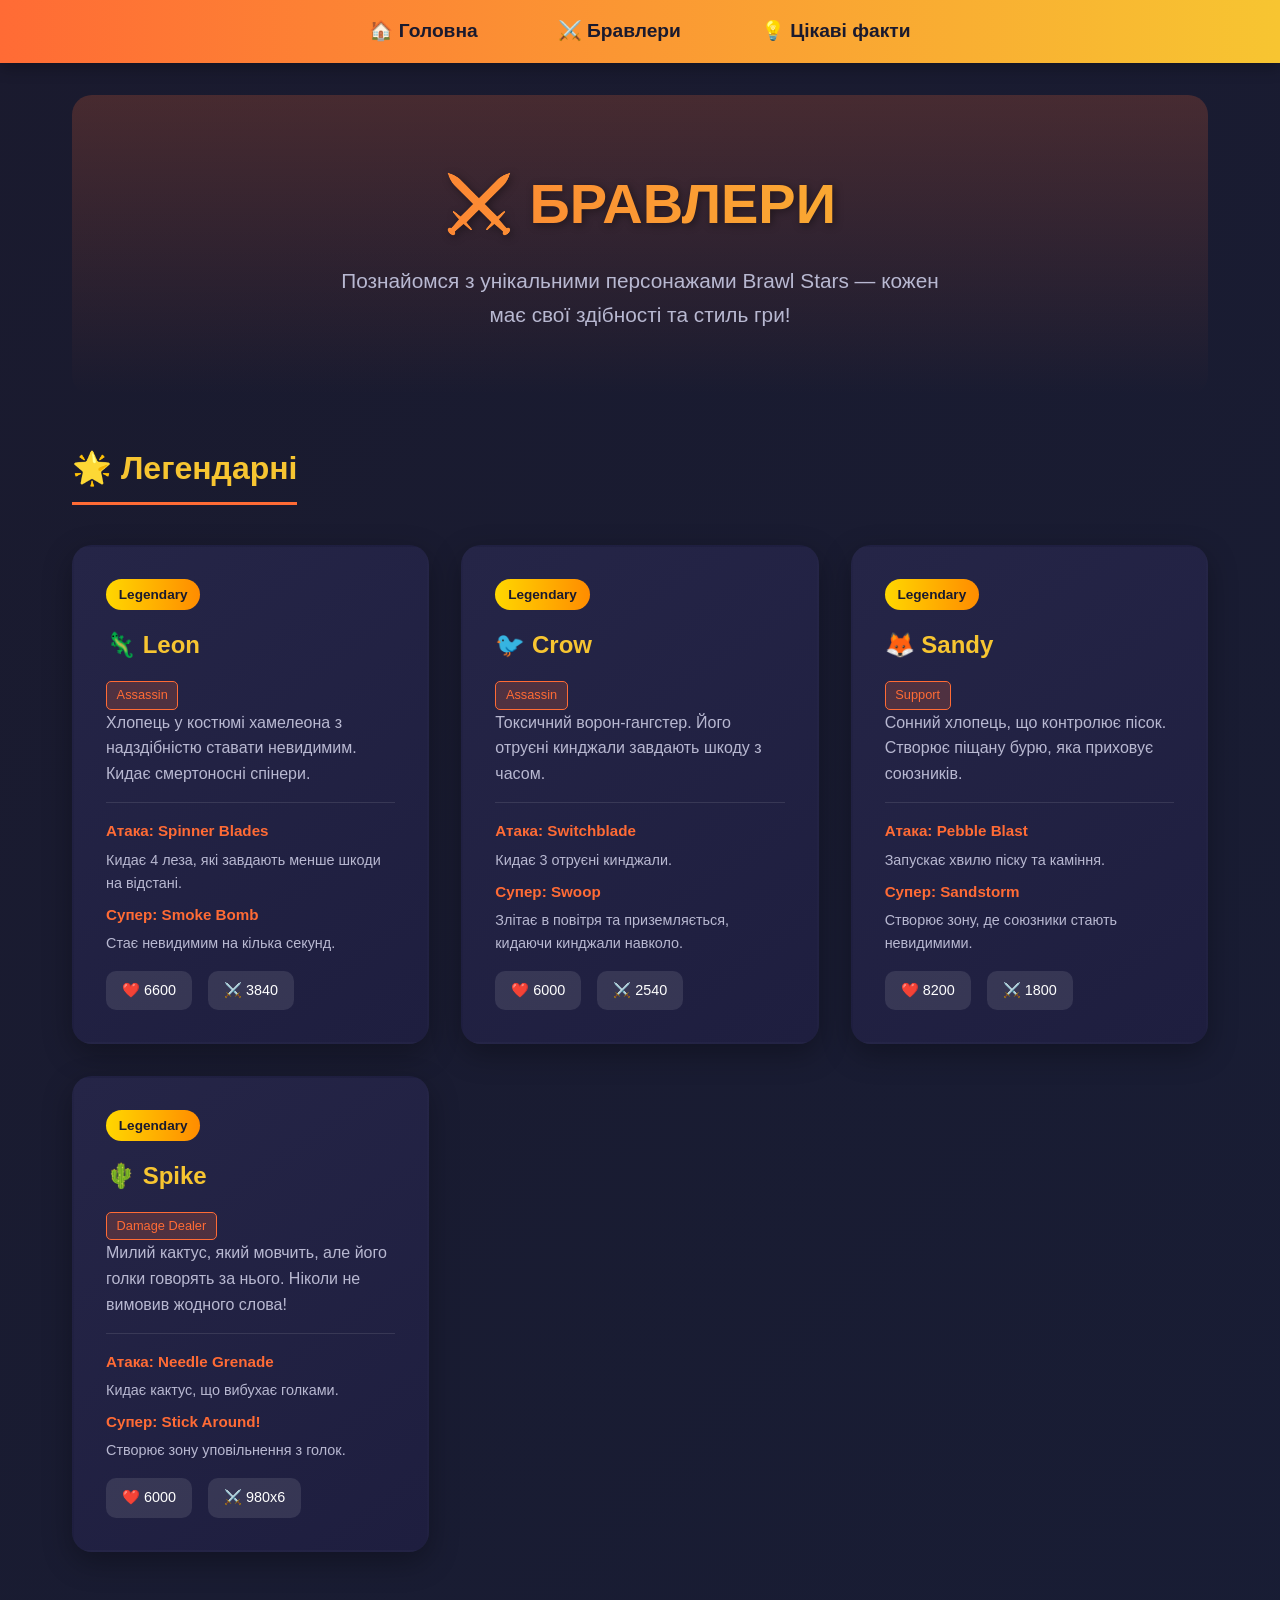
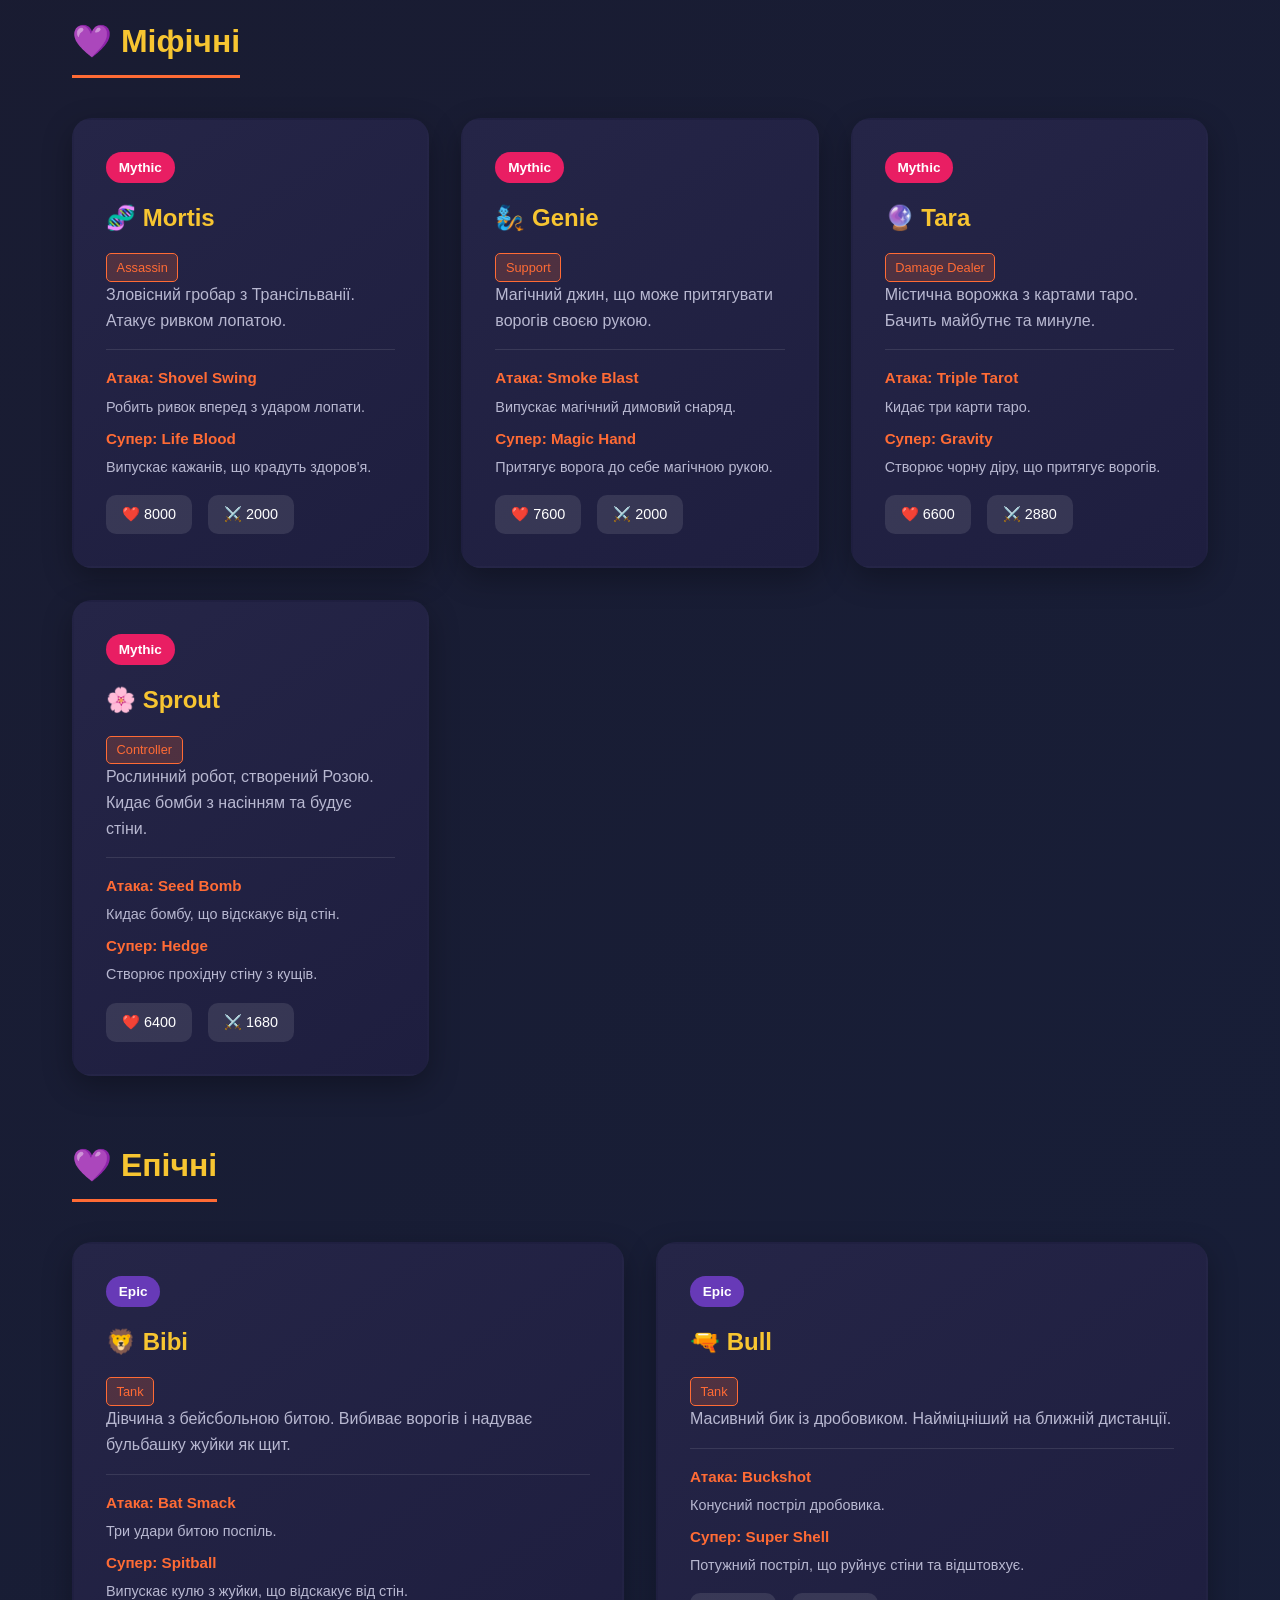
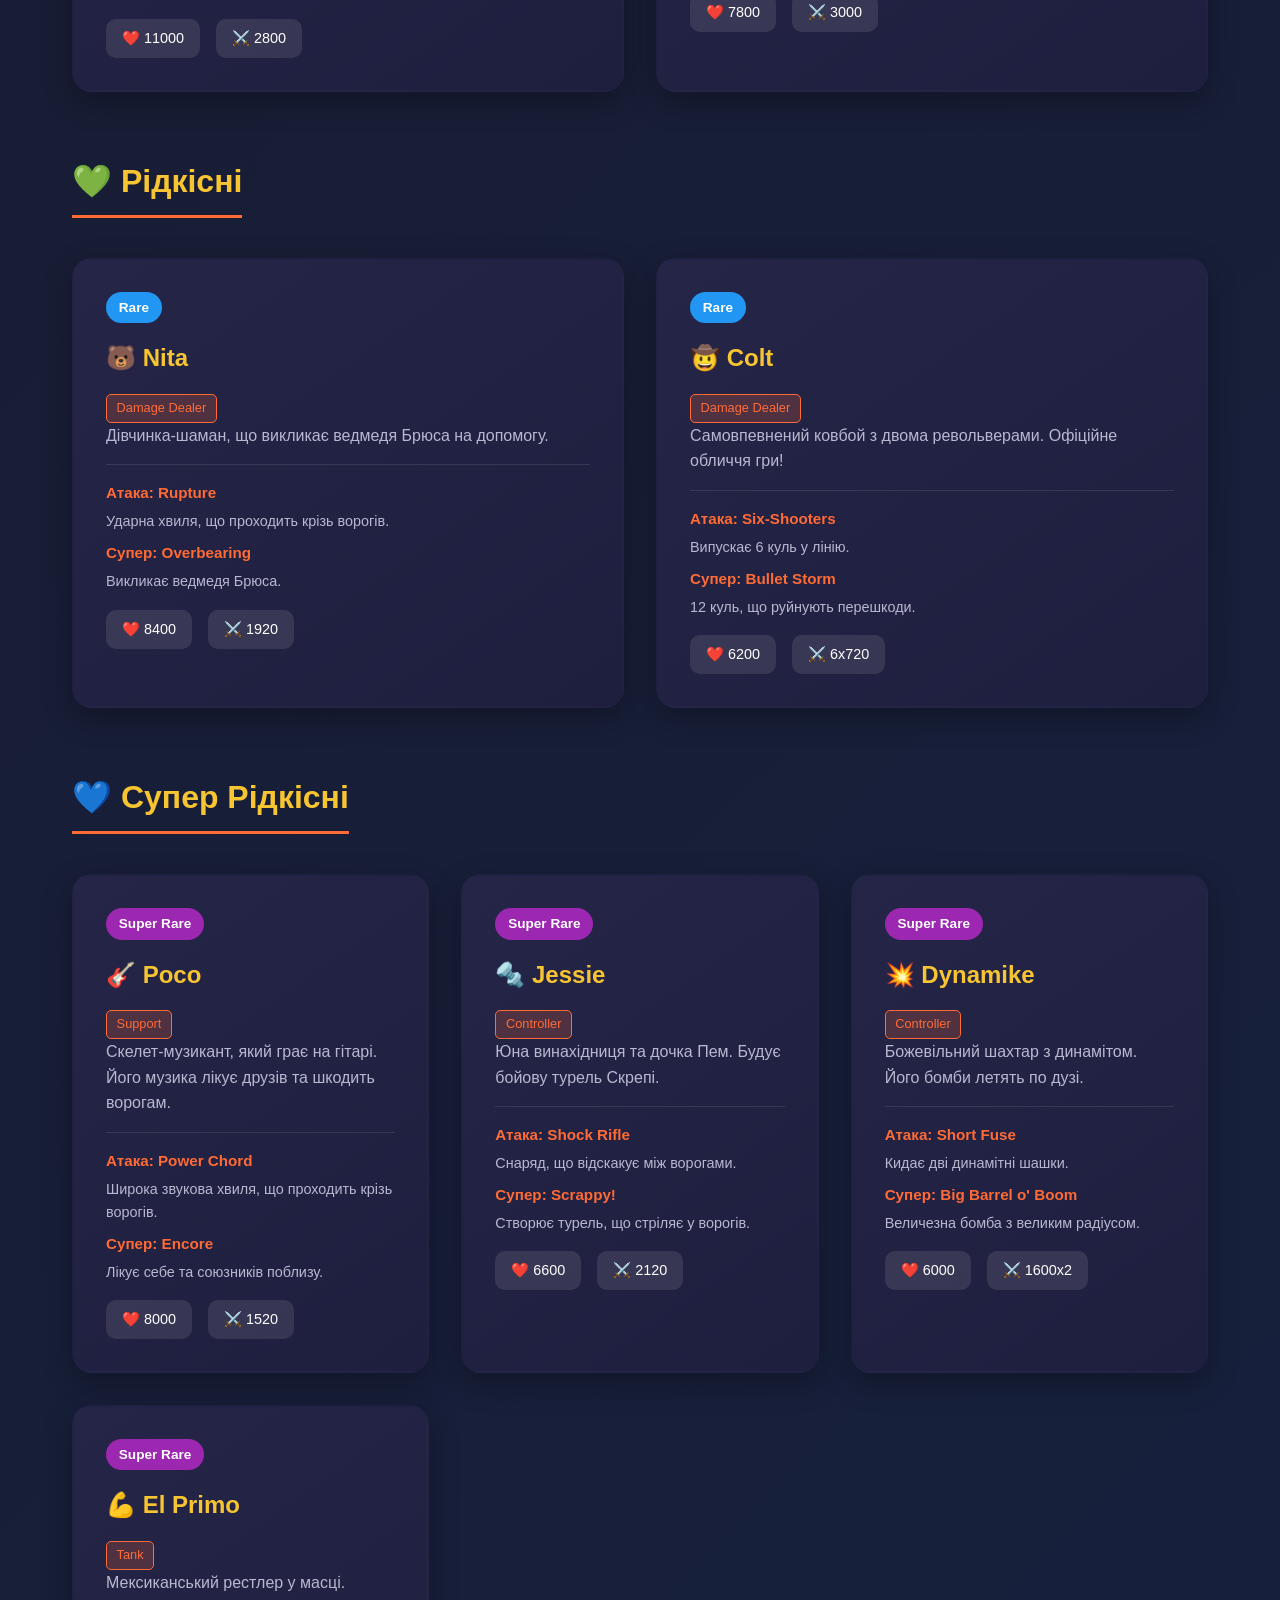
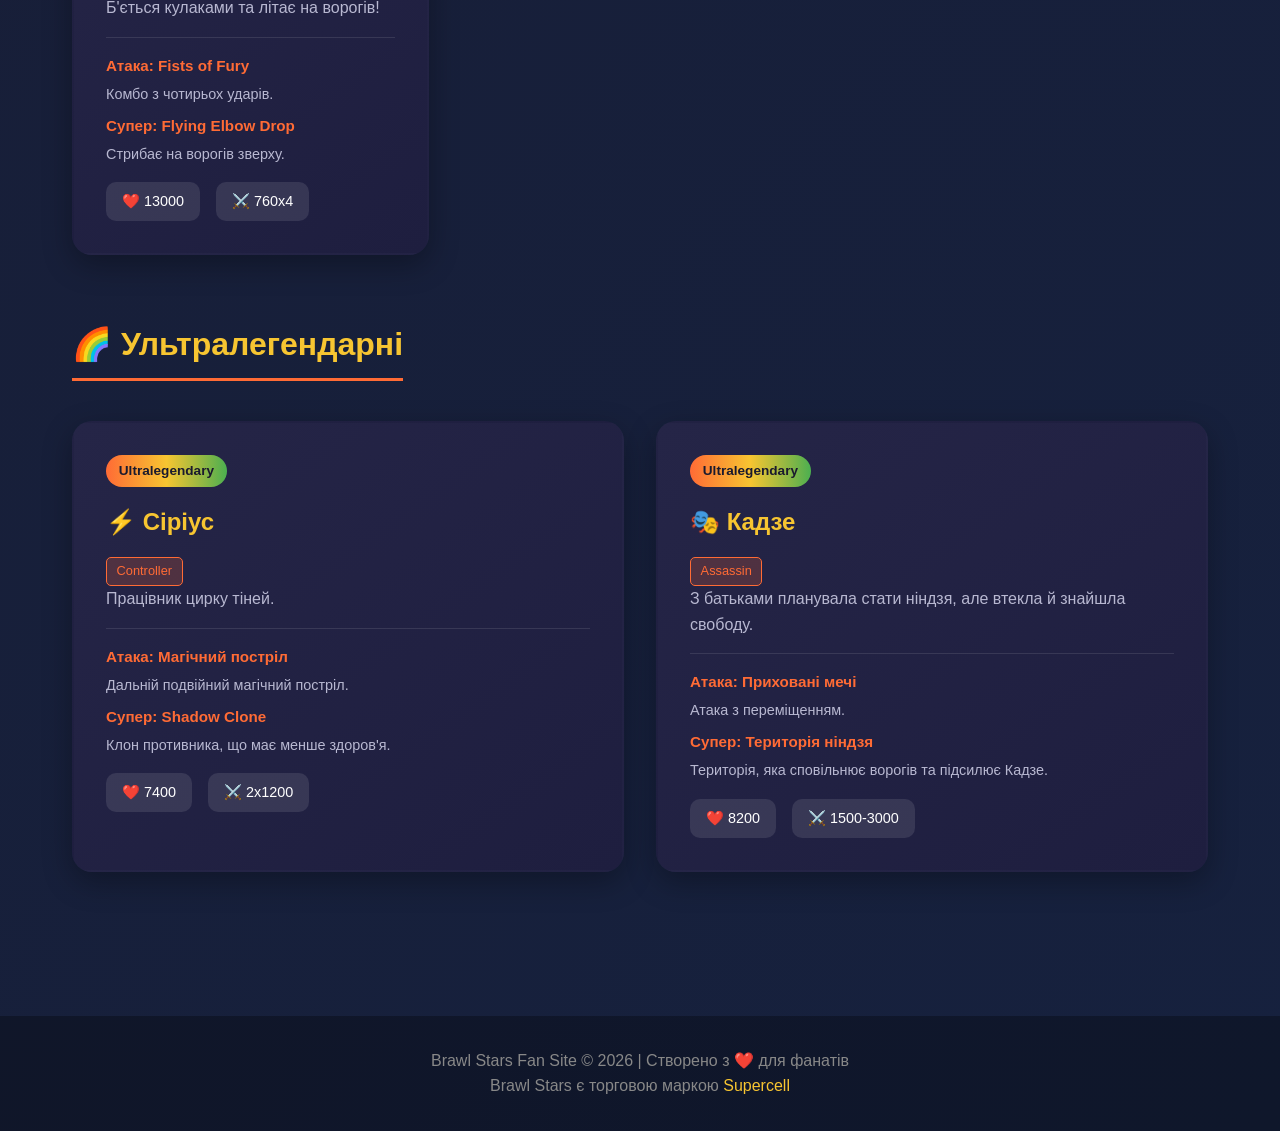
==== brawlers.html @ df92137f "Update48" ====
<!DOCTYPE html>
<html lang="uk">
 
<head>
    <meta charset="UTF-8">
    <meta name="viewport" content="width=device-width, initial-scale=1.0">
    <title>Brawl Stars — Бравлери</title>
    <link rel="stylesheet" href="style.css">
</head>
 
<body>
    <nav>
        <ul>
            <li><a href="index.html">🏠 Головна</a></li>
            <li><a href="brawlers.html">⚔️ Бравлери</a></li>
            <li><a href="facts.html">💡 Цікаві факти</a></li>
        </ul>
    </nav>
    <div class="container">
        <section class="hero">
            <h1>⚔️ БРАВЛЕРИ</h1>
            <p>Познайомся з унікальними персонажами Brawl Stars — кожен має свої здібності та стиль гри!</p>
        </section>
 
        <!-- Легендарні -->
        <section>
            <h2>🌟 Легендарні</h2>
            <div class="cards-grid">
                <div class="card">
                    <span class="rarity rarity-legendary">Legendary</span>
                    <h3>🦎 Leon</h3>
                    <span class="class-tag">Assassin</span>
                    <p>Хлопець у костюмі хамелеона з надздібністю ставати невидимим. Кидає смертоносні спінери.</p>
                    <div class="abilities">
                        <h4>Атака: Spinner Blades</h4>
                        <p>Кидає 4 леза, які завдають менше шкоди на відстані.</p>
                        <h4>Супер: Smoke Bomb</h4>
                        <p>Стає невидимим на кілька секунд.</p>
                    </div>
                    <div class="stats">
                        <div class="stat">❤️ 6600</div>
                        <div class="stat">⚔️ 3840</div>
                    </div>
                </div>
                <div class="card">
                    <span class="rarity rarity-legendary">Legendary</span>
                    <h3>🐦 Crow</h3>
                    <span class="class-tag">Assassin</span>
                    <p>Токсичний ворон-гангстер. Його отруєні кинджали завдають шкоду з часом.</p>
                    <div class="abilities">
                        <h4>Атака: Switchblade</h4>
                        <p>Кидає 3 отруєні кинджали.</p>
                        <h4>Супер: Swoop</h4>
                        <p>Злітає в повітря та приземляється, кидаючи кинджали навколо.</p>
                    </div>
                    <div class="stats">
                        <div class="stat">❤️ 6000</div>
                        <div class="stat">⚔️ 2540</div>
                    </div>
                </div>
                <div class="card">
                    <span class="rarity rarity-legendary">Legendary</span>
                    <h3>🦊 Sandy</h3>
                    <span class="class-tag">Support</span>
                    <p>Сонний хлопець, що контролює пісок. Створює піщану бурю, яка приховує союзників.</p>
                    <div class="abilities">
                        <h4>Атака: Pebble Blast</h4>
                        <p>Запускає хвилю піску та каміння.</p>
                        <h4>Супер: Sandstorm</h4>
                        <p>Створює зону, де союзники стають невидимими.</p>
                    </div>
                    <div class="stats">
                        <div class="stat">❤️ 8200</div>
                        <div class="stat">⚔️ 1800</div>
                    </div>
                </div>
                <div class="card">
                    <span class="rarity rarity-legendary">Legendary</span>
                    <h3>🌵 Spike</h3>
                    <span class="class-tag">Damage Dealer</span>
                    <p>Милий кактус, який мовчить, але його голки говорять за нього. Ніколи не вимовив жодного слова!</p>
                    <div class="abilities">
                        <h4>Атака: Needle Grenade</h4>
                        <p>Кидає кактус, що вибухає голками.</p>
                        <h4>Супер: Stick Around!</h4>
                        <p>Створює зону уповільнення з голок.</p>
                    </div>
                    <div class="stats">
                        <div class="stat">❤️ 6000</div>
                        <div class="stat">⚔️ 980x6</div>
                    </div>
                </div>
            </div>
        </section>
 
        <!-- Міфічні -->
        <section>
            <h2>💜 Міфічні</h2>
            <div class="cards-grid">
                <div class="card">
                    <span class="rarity rarity-mythic">Mythic</span>
                    <h3>🧬 Mortis</h3>
                    <span class="class-tag">Assassin</span>
                    <p>Зловісний гробар з Трансільванії. Атакує ривком лопатою.</p>
                    <div class="abilities">
                        <h4>Атака: Shovel Swing</h4>
                        <p>Робить ривок вперед з ударом лопати.</p>
                        <h4>Супер: Life Blood</h4>
                        <p>Випускає кажанів, що крадуть здоров'я.</p>
                    </div>
                    <div class="stats">
                        <div class="stat">❤️ 8000</div>
                        <div class="stat">⚔️ 2000</div>
                    </div>
                </div>
                <div class="card">
                    <span class="rarity rarity-mythic">Mythic</span>
                    <h3>🧞 Genie</h3>
                    <span class="class-tag">Support</span>
                    <p>Магічний джин, що може притягувати ворогів своєю рукою.</p>
                    <div class="abilities">
                        <h4>Атака: Smoke Blast</h4>
                        <p>Випускає магічний димовий снаряд.</p>
                        <h4>Супер: Magic Hand</h4>
                        <p>Притягує ворога до себе магічною рукою.</p>
                    </div>
                    <div class="stats">
                        <div class="stat">❤️ 7600</div>
                        <div class="stat">⚔️ 2000</div>
                    </div>
                </div>
                <div class="card">
                    <span class="rarity rarity-mythic">Mythic</span>
                    <h3>🔮 Tara</h3>
                    <span class="class-tag">Damage Dealer</span>
                    <p>Містична ворожка з картами таро. Бачить майбутнє та минуле.</p>
                    <div class="abilities">
                        <h4>Атака: Triple Tarot</h4>
                        <p>Кидає три карти таро.</p>
                        <h4>Супер: Gravity</h4>
                        <p>Створює чорну діру, що притягує ворогів.</p>
                    </div>
                    <div class="stats">
                        <div class="stat">❤️ 6600</div>
                        <div class="stat">⚔️ 2880</div>
                    </div>
                </div>
                <div class="card">
                    <span class="rarity rarity-mythic">Mythic</span>
                    <h3>🌸 Sprout</h3>
                    <span class="class-tag">Controller</span>
                    <p>Рослинний робот, створений Розою. Кидає бомби з насінням та будує стіни.</p>
                    <div class="abilities">
                        <h4>Атака: Seed Bomb</h4>
                        <p>Кидає бомбу, що відскакує від стін.</p>
                        <h4>Супер: Hedge</h4>
                        <p>Створює прохідну стіну з кущів.</p>
                    </div>
                    <div class="stats">
                        <div class="stat">❤️ 6400</div>
                        <div class="stat">⚔️ 1680</div>
                    </div>
                </div>
            </div>
        </section>
 
        <!-- Епічні -->
        <section>
            <h2>💜 Епічні</h2>
            <div class="cards-grid">
                <div class="card">
                    <span class="rarity rarity-epic">Epic</span>
                    <h3>🦁 Bibi</h3>
                    <span class="class-tag">Tank</span>
                    <p>Дівчина з бейсбольною битою. Вибиває ворогів і надуває бульбашку жуйки як щит.</p>
                    <div class="abilities">
                        <h4>Атака: Bat Smack</h4>
                        <p>Три удари битою поспіль.</p>
                        <h4>Супер: Spitball</h4>
                        <p>Випускає кулю з жуйки, що відскакує від стін.</p>
                    </div>
                    <div class="stats">
                        <div class="stat">❤️ 11000</div>
                        <div class="stat">⚔️ 2800</div>
                    </div>
                </div>
                <div class="card">
                    <span class="rarity rarity-epic">Epic</span>
                    <h3>🔫 Bull</h3>
                    <span class="class-tag">Tank</span>
                    <p>Масивний бик із дробовиком. Найміцніший на ближній дистанції.</p>
                    <div class="abilities">
                        <h4>Атака: Buckshot</h4>
                        <p>Конусний постріл дробовика.</p>
                        <h4>Супер: Super Shell</h4>
                        <p>Потужний постріл, що руйнує стіни та відштовхує.</p>
                    </div>
                    <div class="stats">
                        <div class="stat">❤️ 7800</div>
                        <div class="stat">⚔️ 3000</div>
                    </div>
                </div>
            </div>
        </section>
 
        <!-- Рідкісні та Звичайні -->
        <section>
            <h2>💚 Рідкісні</h2>
            <div class="cards-grid">
                <div class="card">
                    <span class="rarity rarity-rare">Rare</span>
                    <h3>🐻 Nita</h3>
                    <span class="class-tag">Damage Dealer</span>
                    <p>Дівчинка-шаман, що викликає ведмедя Брюса на допомогу.</p>
                    <div class="abilities">
                        <h4>Атака: Rupture</h4>
                        <p>Ударна хвиля, що проходить крізь ворогів.</p>
                        <h4>Супер: Overbearing</h4>
                        <p>Викликає ведмедя Брюса.</p>
                    </div>
                    <div class="stats">
                        <div class="stat">❤️ 8400</div>
                        <div class="stat">⚔️ 1920</div>
                    </div>
                </div>
                <div class="card">
                    <span class="rarity rarity-rare">Rare</span>
                    <h3>🤠 Colt</h3>
                    <span class="class-tag">Damage Dealer</span>
                    <p>Самовпевнений ковбой з двома револьверами. Офіційне обличчя гри!</p>
                    <div class="abilities">
                        <h4>Атака: Six-Shooters</h4>
                        <p>Випускає 6 куль у лінію.</p>
                        <h4>Супер: Bullet Storm</h4>
                        <p>12 куль, що руйнують перешкоди.</p>
                    </div>
                    <div class="stats">
                        <div class="stat">❤️ 6200</div>
                        <div class="stat">⚔️ 6x720</div>
                    </div>
                </div>
            </div>
        </section>
 
        <!-- Супер Рідкісні -->
        <section>
            <h2>💙 Супер Рідкісні</h2>
            <div class="cards-grid">
                <div class="card">
                    <span class="rarity rarity-super-rare">Super Rare</span>
                    <h3>🎸 Poco</h3>
                    <span class="class-tag">Support</span>
                    <p>Скелет-музикант, який грає на гітарі. Його музика лікує друзів та шкодить ворогам.</p>
                    <div class="abilities">
                        <h4>Атака: Power Chord</h4>
                        <p>Широка звукова хвиля, що проходить крізь ворогів.</p>
                        <h4>Супер: Encore</h4>
                        <p>Лікує себе та союзників поблизу.</p>
                    </div>
                    <div class="stats">
                        <div class="stat">❤️ 8000</div>
                        <div class="stat">⚔️ 1520</div>
                    </div>
                </div>
                <div class="card">
                    <span class="rarity rarity-super-rare">Super Rare</span>
                    <h3>🔩 Jessie</h3>
                    <span class="class-tag">Controller</span>
                    <p>Юна винахідниця та дочка Пем. Будує бойову турель Скрепі.</p>
                    <div class="abilities">
                        <h4>Атака: Shock Rifle</h4>
                        <p>Снаряд, що відскакує між ворогами.</p>
                        <h4>Супер: Scrappy!</h4>
                        <p>Створює турель, що стріляє у ворогів.</p>
                    </div>
                    <div class="stats">
                        <div class="stat">❤️ 6600</div>
                        <div class="stat">⚔️ 2120</div>
                    </div>
                </div>
                <div class="card">
                    <span class="rarity rarity-super-rare">Super Rare</span>
                    <h3>💥 Dynamike</h3>
                    <span class="class-tag">Controller</span>
                    <p>Божевільний шахтар з динамітом. Його бомби летять по дузі.</p>
                    <div class="abilities">
                        <h4>Атака: Short Fuse</h4>
                        <p>Кидає дві динамітні шашки.</p>
                        <h4>Супер: Big Barrel o' Boom</h4>
                        <p>Величезна бомба з великим радіусом.</p>
                    </div>
                    <div class="stats">
                        <div class="stat">❤️ 6000</div>
                        <div class="stat">⚔️ 1600x2</div>
                    </div>
                </div>
                <div class="card">
                    <span class="rarity rarity-super-rare">Super Rare</span>
                    <h3>💪 El Primo</h3>
                    <span class="class-tag">Tank</span>
                    <p>Мексиканський рестлер у масці. Б'ється кулаками та літає на ворогів!</p>
                    <div class="abilities">
                        <h4>Атака: Fists of Fury</h4>
                        <p>Комбо з чотирьох ударів.</p>
                        <h4>Супер: Flying Elbow Drop</h4>
                        <p>Стрибає на ворогів зверху.</p>
                    </div>
                    <div class="stats">
                        <div class="stat">❤️ 13000</div>
                        <div class="stat">⚔️ 760x4</div>
                    </div>
                </div>
            </div>
        </section>
 
        <!-- Ультралегендарні -->
        <section>
            <h2>🌈 Ультралегендарні</h2>
            <div class="cards-grid">
                <div class="card">
                    <span class="rarity rarity-chromatic">Ultralegendary</span>
                    <h3>⚡ Сіріус</h3>
                    <span class="class-tag">Controller</span>
                    <p>Працівник цирку тіней.</p>
                    <div class="abilities">
                        <h4>Атака: Магічний постріл</h4>
                        <p>Дальній подвійний магічний постріл.</p>
                        <h4>Супер: Shadow Clone</h4>
                        <p>Клон противника, що має менше здоров'я.</p>
                    </div>
                    <div class="stats">
                        <div class="stat">❤️ 7400</div>
                        <div class="stat">⚔️ 2x1200</div>
                    </div>
                </div>
                <div class="card">
                    <span class="rarity rarity-chromatic">Ultralegendary</span>
                    <h3>🎭 Кадзе</h3>
                    <span class="class-tag">Assassin</span>
                    <p>З батьками планувала стати ніндзя, але втекла й знайшла свободу.</p>
                    <div class="abilities">
                        <h4>Атака: Приховані мечі</h4>
                        <p>Атака з переміщенням.</p>
                        <h4>Супер: Територія ніндзя</h4>
                        <p>Територія, яка сповільнює ворогів та підсилює Кадзе.</p>
                    </div>
                    <div class="stats">
                        <div class="stat">❤️ 8200</div>
                        <div class="stat">⚔️ 1500-3000</div>
                    </div>
                </div>
            </div>
        </section>
    </div>
    <footer>
        <p>Brawl Stars Fan Site © 2026 | Створено з ❤️ для фанатів</p>
        <p>Brawl Stars є торговою маркою <a href="https://supercell.com" target="_blank">Supercell</a></p>
    </footer>
</body>
 
</html>
---- style.css ----
/* Загальні стилі */
* {
    margin: 0;
    padding: 0;
    box-sizing: border-box;
}
body {
    font-family: 'Segoe UI', Tahoma, Geneva, Verdana, sans-serif;
    background: linear-gradient(135deg, #1a1a2e 0%, #16213e 100%);
    color: #ffffff;
    min-height: 100vh;
    line-height: 1.6;
}
/* Навігація */
nav {
    background: linear-gradient(90deg, #ff6b35, #f7c531);
    padding: 1rem 2rem;
    position: sticky;
    top: 0;
    z-index: 100;
    box-shadow: 0 4px 15px rgba(0, 0, 0, 0.3);
}
nav ul {
    list-style: none;
    display: flex;
    justify-content: center;
    gap: 3rem;
}
nav a {
    color: #1a1a2e;
    text-decoration: none;
    font-weight: bold;
    font-size: 1.2rem;
    padding: 0.5rem 1rem;
    border-radius: 8px;
    transition: all 0.3s ease;
}
nav a:hover {
    background: rgba(255, 255, 255, 0.3);
    transform: scale(1.1);
}
/* Головний контент */
.container {
    max-width: 1200px;
    margin: 0 auto;
    padding: 2rem;
}
/* Герой-секція */
.hero {
    text-align: center;
    padding: 4rem 2rem;
    background: linear-gradient(180deg, rgba(255, 107, 53, 0.2) 0%, transparent 100%);
    border-radius: 20px;
    margin-bottom: 3rem;
}
.hero h1 {
    font-size: 3.5rem;
    background: linear-gradient(90deg, #ff6b35, #f7c531);
    -webkit-background-clip: text;
    -webkit-text-fill-color: transparent;
    background-clip: text;
    margin-bottom: 1rem;
    /* text-shadow не працює з -webkit-text-fill-color: transparent; замінено на filter */
    filter: drop-shadow(2px 2px 4px rgba(0, 0, 0, 0.4));
}
.hero p {
    font-size: 1.3rem;
    color: #b8b8d1;
    max-width: 600px;
    margin: 0 auto;
}
/* Картки */
.cards-grid {
    display: grid;
    grid-template-columns: repeat(auto-fit, minmax(300px, 1fr));
    gap: 2rem;
    padding: 1rem 0;
}
.card {
    background: linear-gradient(145deg, #252547, #1e1e3f);
    border-radius: 20px;
    padding: 2rem;
    border: 2px solid transparent;
    transition: all 0.3s ease;
    box-shadow: 0 10px 30px rgba(0, 0, 0, 0.3);
}
.card:hover {
    transform: translateY(-10px);
    border-color: #ff6b35;
    box-shadow: 0 20px 40px rgba(255, 107, 53, 0.2);
}
.card h3 {
    color: #f7c531;
    font-size: 1.5rem;
    margin-bottom: 1rem;
    display: flex;
    align-items: center;
    gap: 0.5rem;
}
.card p {
    color: #b8b8d1;
    margin-bottom: 0.5rem;
}
/* Бейджі рідкості */
.rarity {
    display: inline-block;
    padding: 0.3rem 0.8rem;
    border-radius: 20px;
    font-size: 0.85rem;
    font-weight: bold;
    margin-bottom: 1rem;
}
.rarity-common { background: #8bc34a; color: #1a1a2e; }
.rarity-rare { background: #2196f3; color: #fff; }
.rarity-super-rare { background: #9c27b0; color: #fff; }
.rarity-epic { background: #673ab7; color: #fff; }
.rarity-mythic { background: #e91e63; color: #fff; }
.rarity-legendary { background: linear-gradient(90deg, #ffd700, #ff8c00); color: #1a1a2e; }
.rarity-chromatic { background: linear-gradient(90deg, #ff6b35, #f7c531, #4caf50); color: #1a1a2e; }
/* Статистика */
.stats {
    display: flex;
    gap: 1rem;
    margin-top: 1rem;
    flex-wrap: wrap;
}
.stat {
    background: rgba(255, 255, 255, 0.1);
    padding: 0.5rem 1rem;
    border-radius: 10px;
    font-size: 0.9rem;
}
.stat-label {
    color: #888;
    font-size: 0.8rem;
}
/* Факти */
.fact-card {
    position: relative;
    overflow: hidden;
    background: linear-gradient(145deg, #2d2d5a, #252547);
    border-left: 4px solid #f7c531;
}
.fact-number {
    font-size: 3rem;
    font-weight: bold;
    color: #ff6b35;
    opacity: 0.3;
    position: absolute;
    top: 1rem;
    right: 1.5rem;
}
/* Секції */
section {
    margin-bottom: 3rem;
}
section h2 {
    font-size: 2rem;
    color: #f7c531;
    margin-bottom: 1.5rem;
    padding-bottom: 0.5rem;
    border-bottom: 3px solid #ff6b35;
    display: inline-block;
}
/* Футер */
footer {
    text-align: center;
    padding: 2rem;
    background: rgba(0, 0, 0, 0.3);
    margin-top: 3rem;
    color: #888;
}
footer a {
    color: #f7c531;
    text-decoration: none;
}
/* Теги класів персонажів */
.class-tag {
    display: inline-block;
    padding: 0.2rem 0.6rem;
    background: rgba(255, 107, 53, 0.2);
    border: 1px solid #ff6b35;
    border-radius: 5px;
    font-size: 0.8rem;
    color: #ff6b35;
    margin-right: 0.5rem;
}
/* Опис здібностей */
.abilities {
    margin-top: 1rem;
    padding-top: 1rem;
    border-top: 1px solid rgba(255, 255, 255, 0.1);
}
.abilities h4 {
    color: #ff6b35;
    font-size: 0.95rem;
    margin-bottom: 0.3rem;
}
.abilities p {
    font-size: 0.9rem;
}
/* Адаптивність */
@media (max-width: 768px) {
    .hero h1 {
        font-size: 2.5rem;
    }
    
    nav ul {
        gap: 1rem;
    }
    
    nav a {
        font-size: 1rem;
    }
    
    .cards-grid {
        grid-template-columns: 1fr;
    }
}
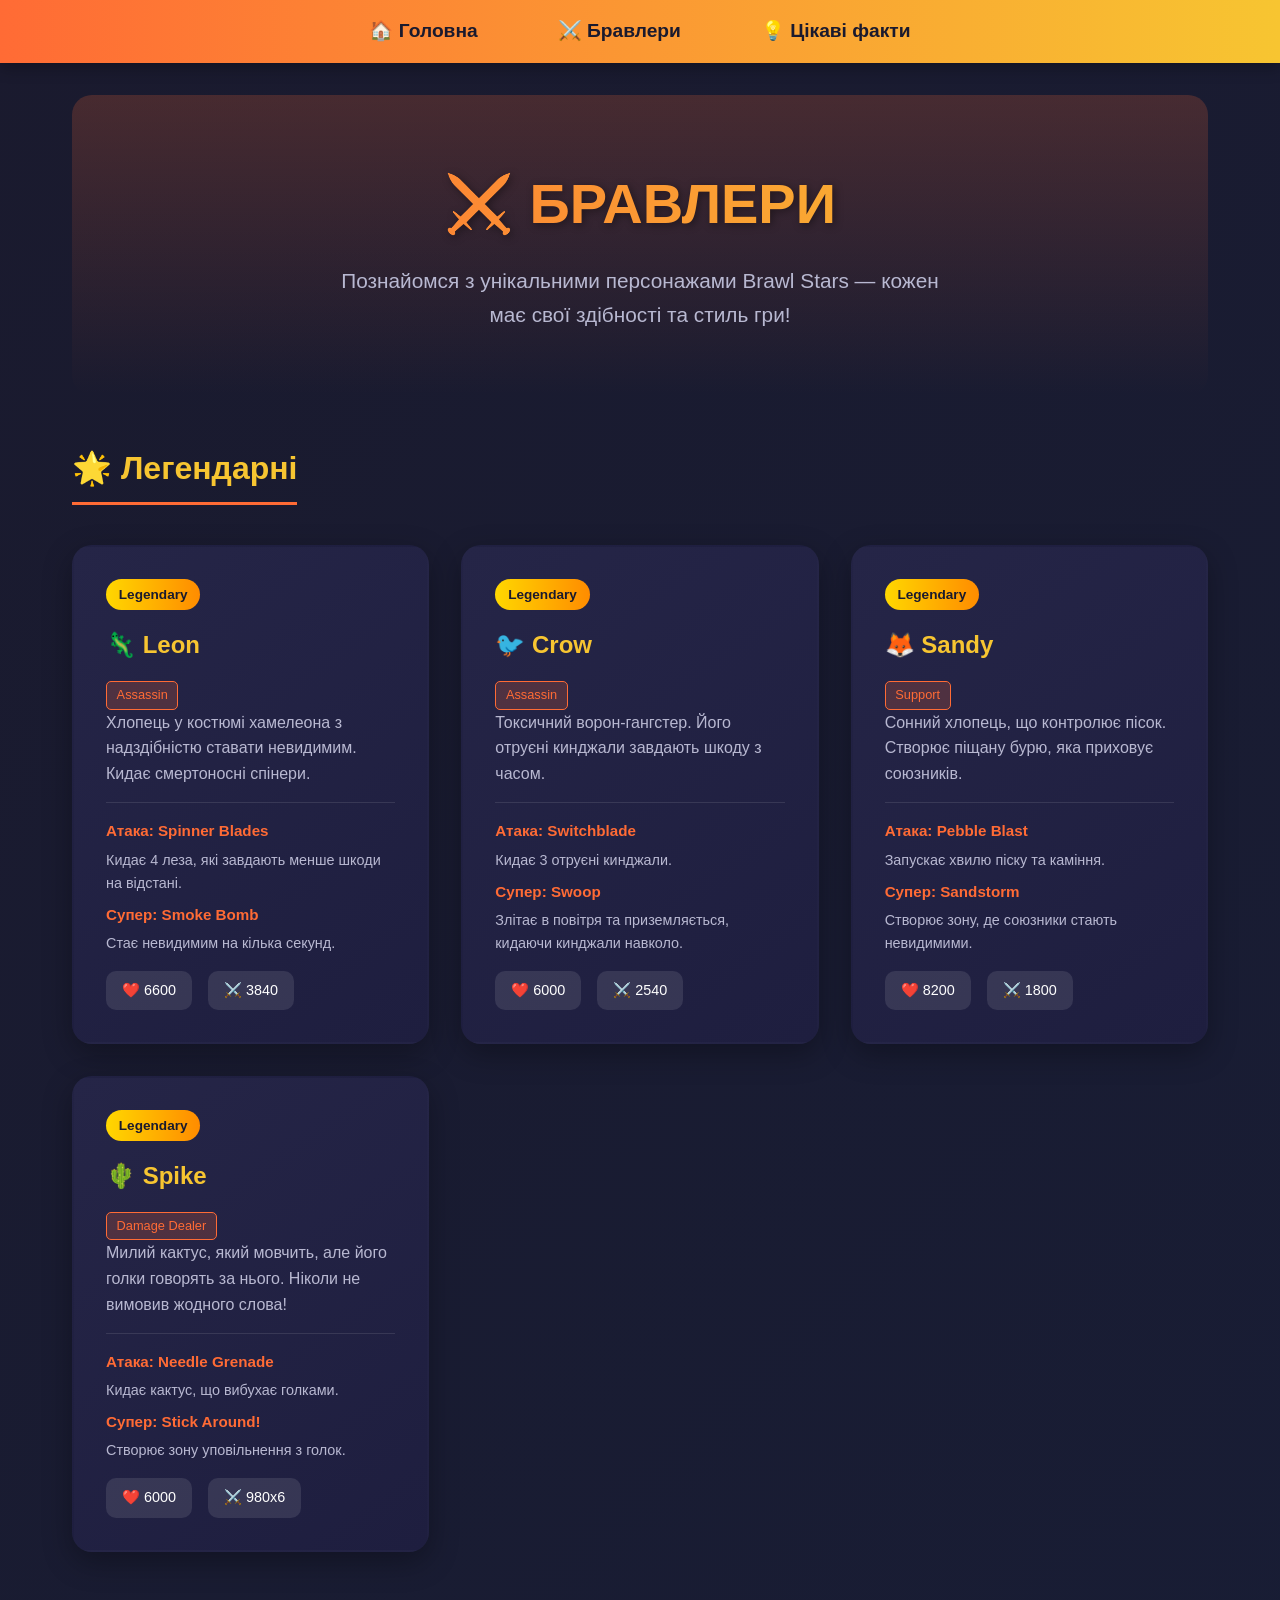
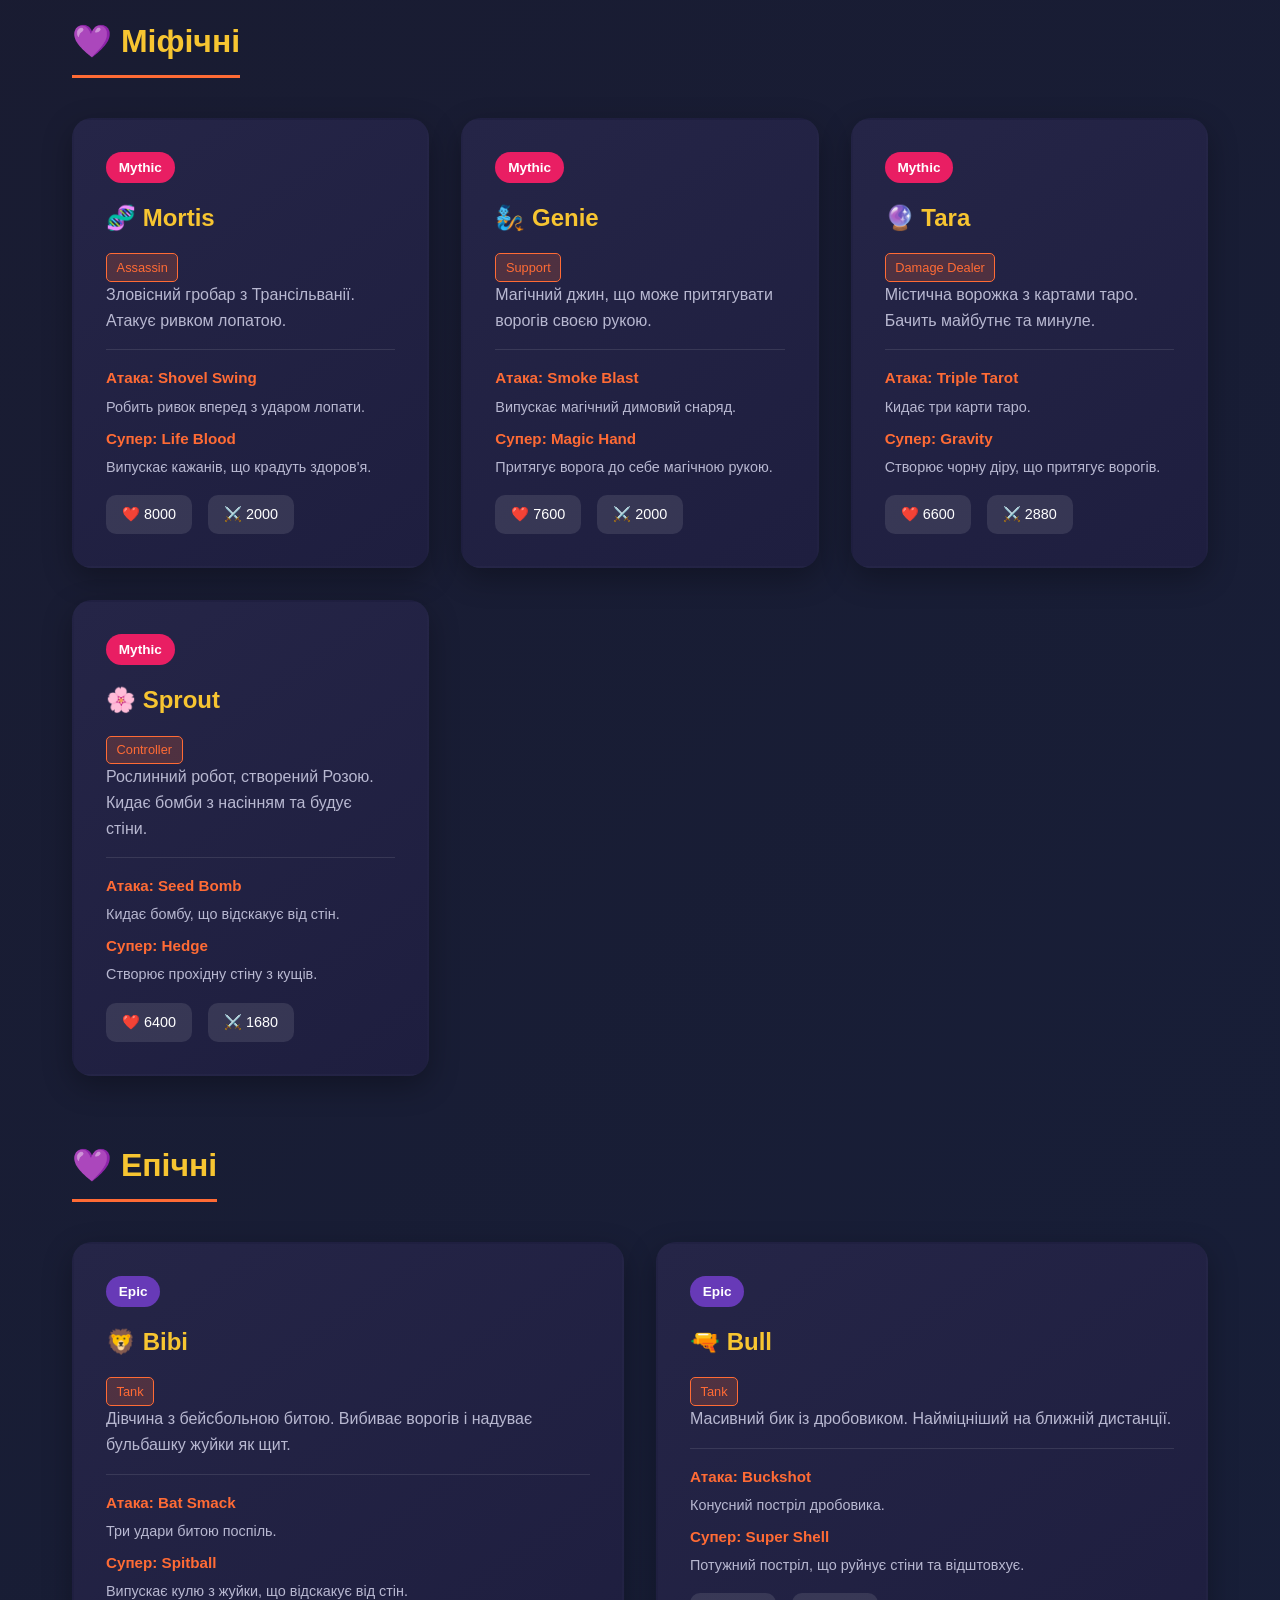
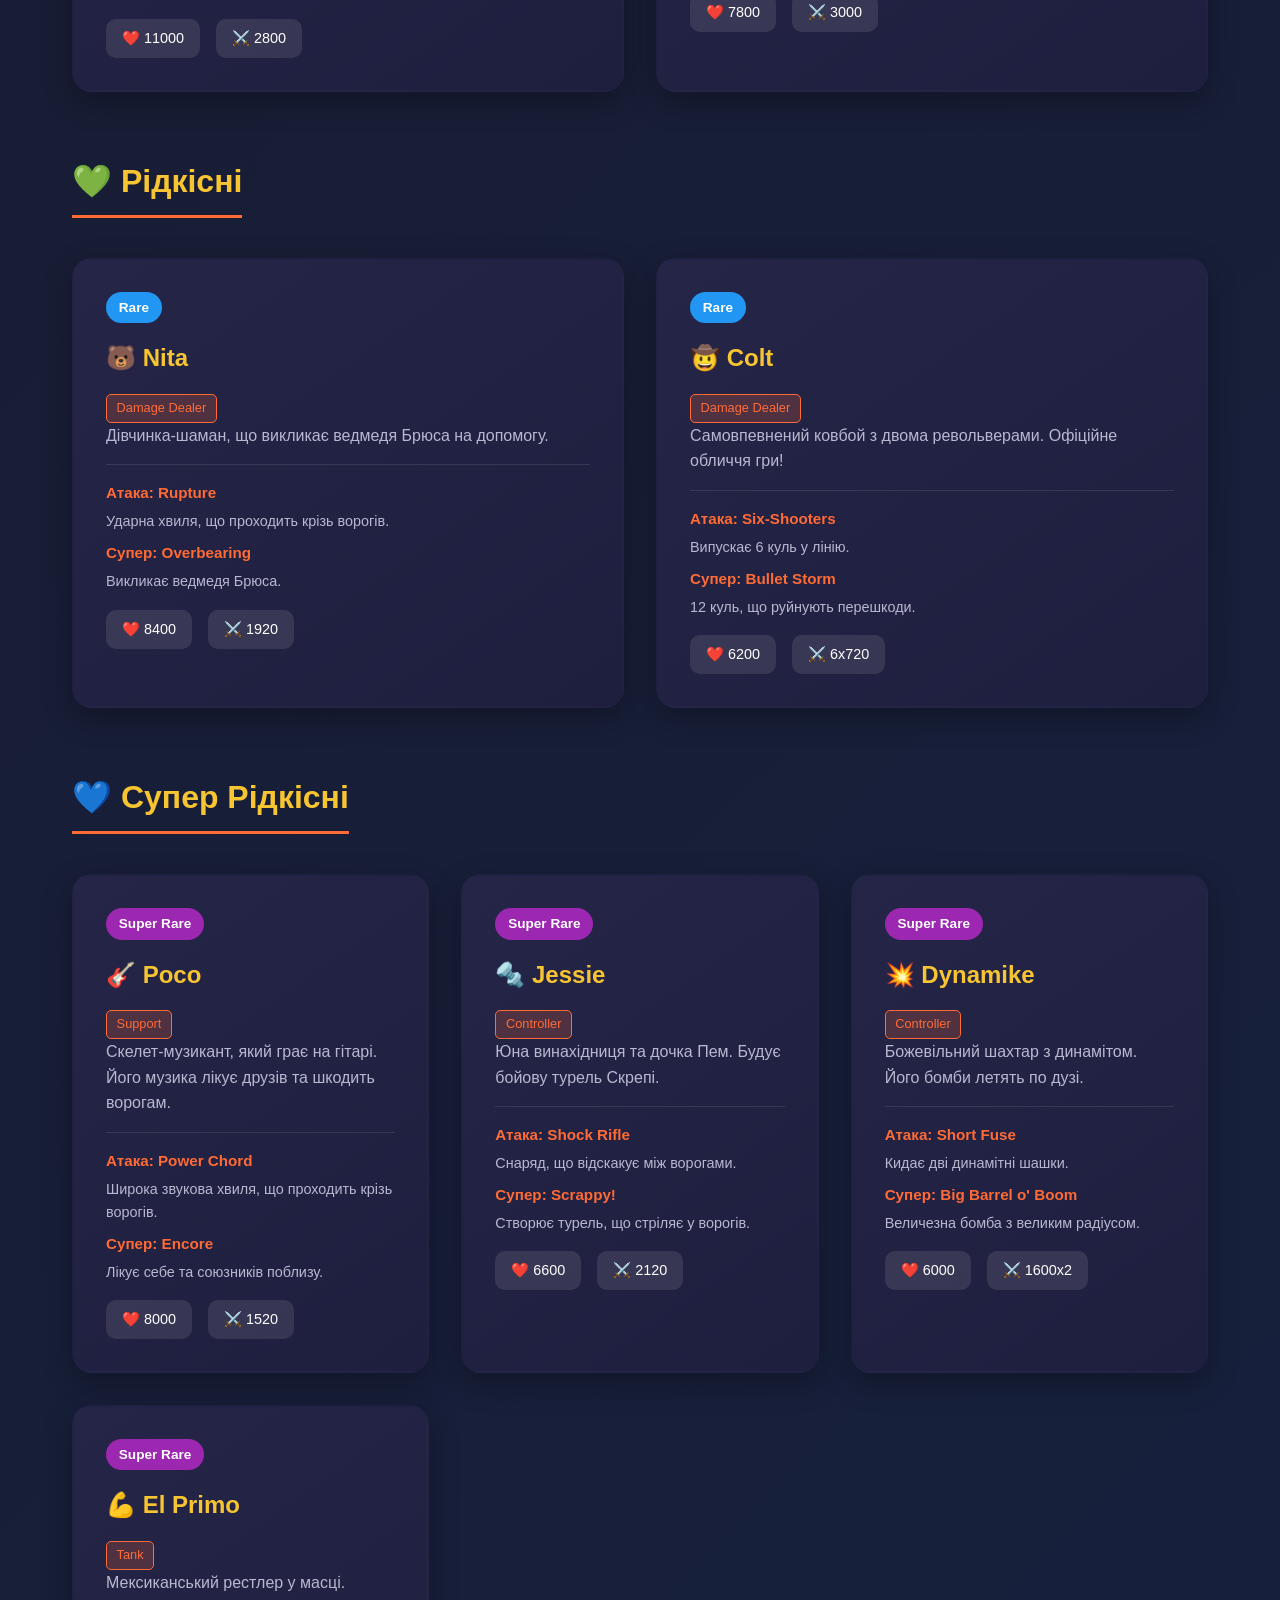
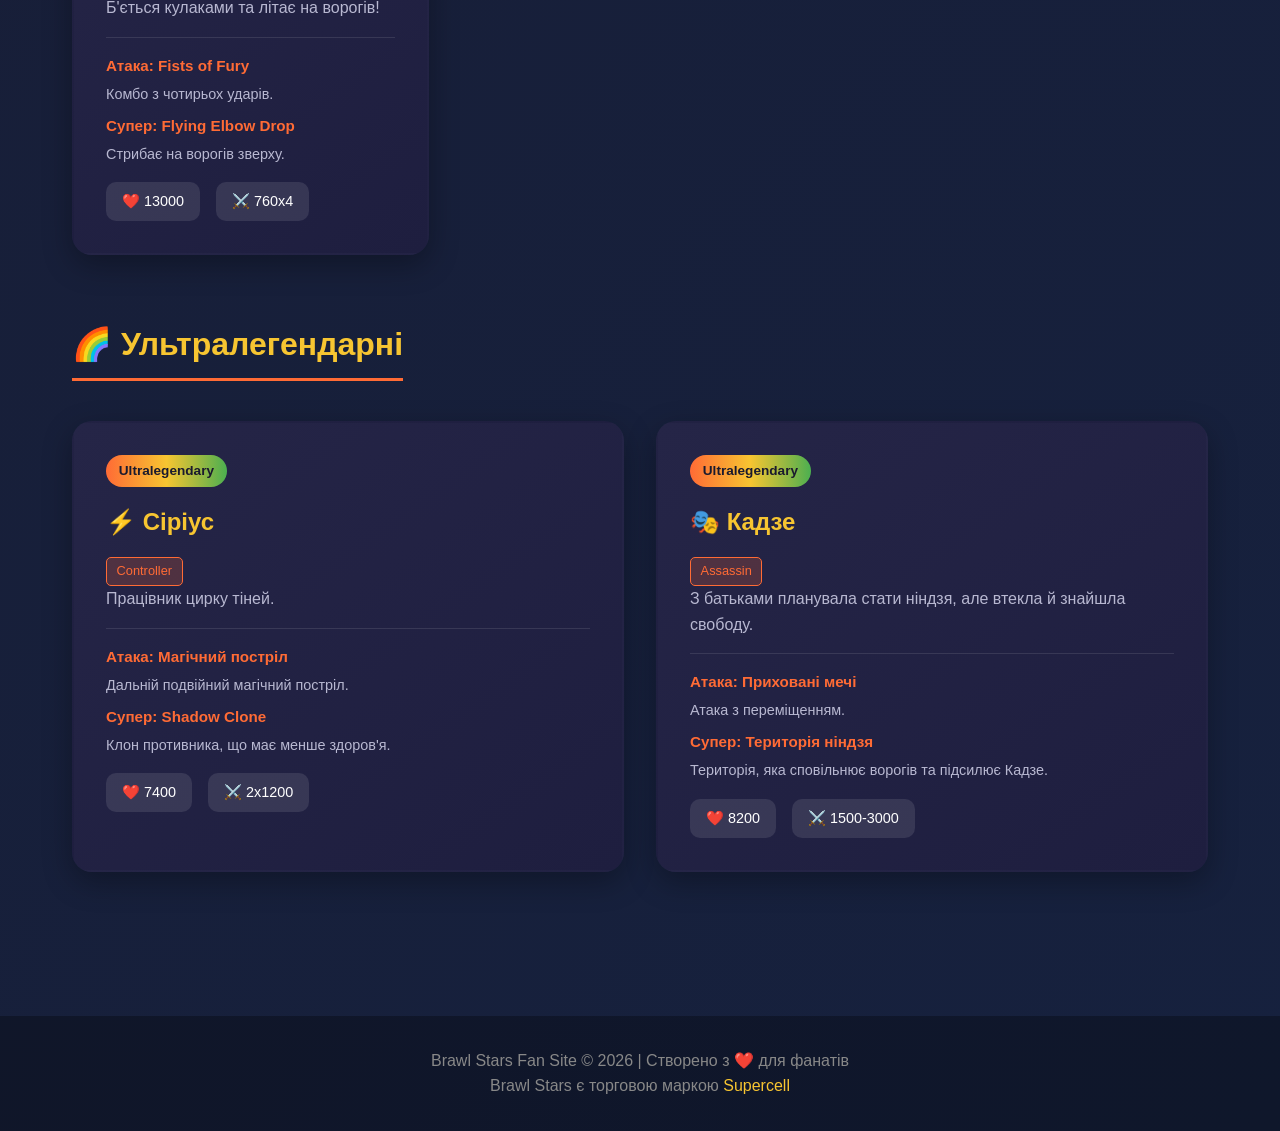
==== commit 6ec6f83e: "228_52_67_1488_медний_бик" ====
--- a/brawlers.html
+++ b/brawlers.html
@@ -5,6 +5,10 @@
     <meta charset="UTF-8">
     <meta name="viewport" content="width=device-width, initial-scale=1.0">
     <title>Brawl Stars — Бравлери</title>
+    <link
+    rel="stylesheet"
+    href="https://cdnjs.cloudflare.com/ajax/libs/animate.css/4.1.1/animate.min.css"
+  />
     <link rel="stylesheet" href="style.css">
 </head>
  
@@ -18,13 +22,13 @@
     </nav>
     <div class="container">
         <section class="hero">
-            <h1>⚔️ БРАВЛЕРИ</h1>
-            <p>Познайомся з унікальними персонажами Brawl Stars — кожен має свої здібності та стиль гри!</p>
+            <h1 class="animate__animated animate__slideInUp">⚔️ БРАВЛЕРИ</h1>
+            <p class="animate__animated animate__slideInUp">Познайомся з унікальними персонажами Brawl Stars — кожен має свої здібності та стиль гри!</p>
         </section>
  
         <!-- Легендарні -->
         <section>
-            <h2>🌟 Легендарні</h2>
+            <h2 class="animate__animated animate__slideInUp">🌟 Легендарні</h2>
             <div class="cards-grid">
                 <div class="card">
                     <span class="rarity rarity-legendary">Legendary</span>
@@ -95,7 +99,7 @@
  
         <!-- Міфічні -->
         <section>
-            <h2>💜 Міфічні</h2>
+            <h2 class="animate__animated animate__slideInUp">💜 Міфічні</h2>
             <div class="cards-grid">
                 <div class="card">
                     <span class="rarity rarity-mythic">Mythic</span>
@@ -166,7 +170,7 @@
  
         <!-- Епічні -->
         <section>
-            <h2>💜 Епічні</h2>
+            <h2 class="animate__animated animate__slideInUp">💜 Епічні</h2>
             <div class="cards-grid">
                 <div class="card">
                     <span class="rarity rarity-epic">Epic</span>
@@ -205,7 +209,7 @@
  
         <!-- Рідкісні та Звичайні -->
         <section>
-            <h2>💚 Рідкісні</h2>
+            <h2 class="animate__animated animate__slideInUp">💚 Рідкісні</h2>
             <div class="cards-grid">
                 <div class="card">
                     <span class="rarity rarity-rare">Rare</span>
@@ -244,7 +248,7 @@
  
         <!-- Супер Рідкісні -->
         <section>
-            <h2>💙 Супер Рідкісні</h2>
+            <h2 class="animate__animated animate__slideInUp">💙 Супер Рідкісні</h2>
             <div class="cards-grid">
                 <div class="card">
                     <span class="rarity rarity-super-rare">Super Rare</span>
@@ -315,7 +319,7 @@
  
         <!-- Ультралегендарні -->
         <section>
-            <h2>🌈 Ультралегендарні</h2>
+            <h2 class="animate__animated animate__slideInUp">🌈 Ультралегендарні</h2>
             <div class="cards-grid">
                 <div class="card">
                     <span class="rarity rarity-chromatic">Ultralegendary</span>
